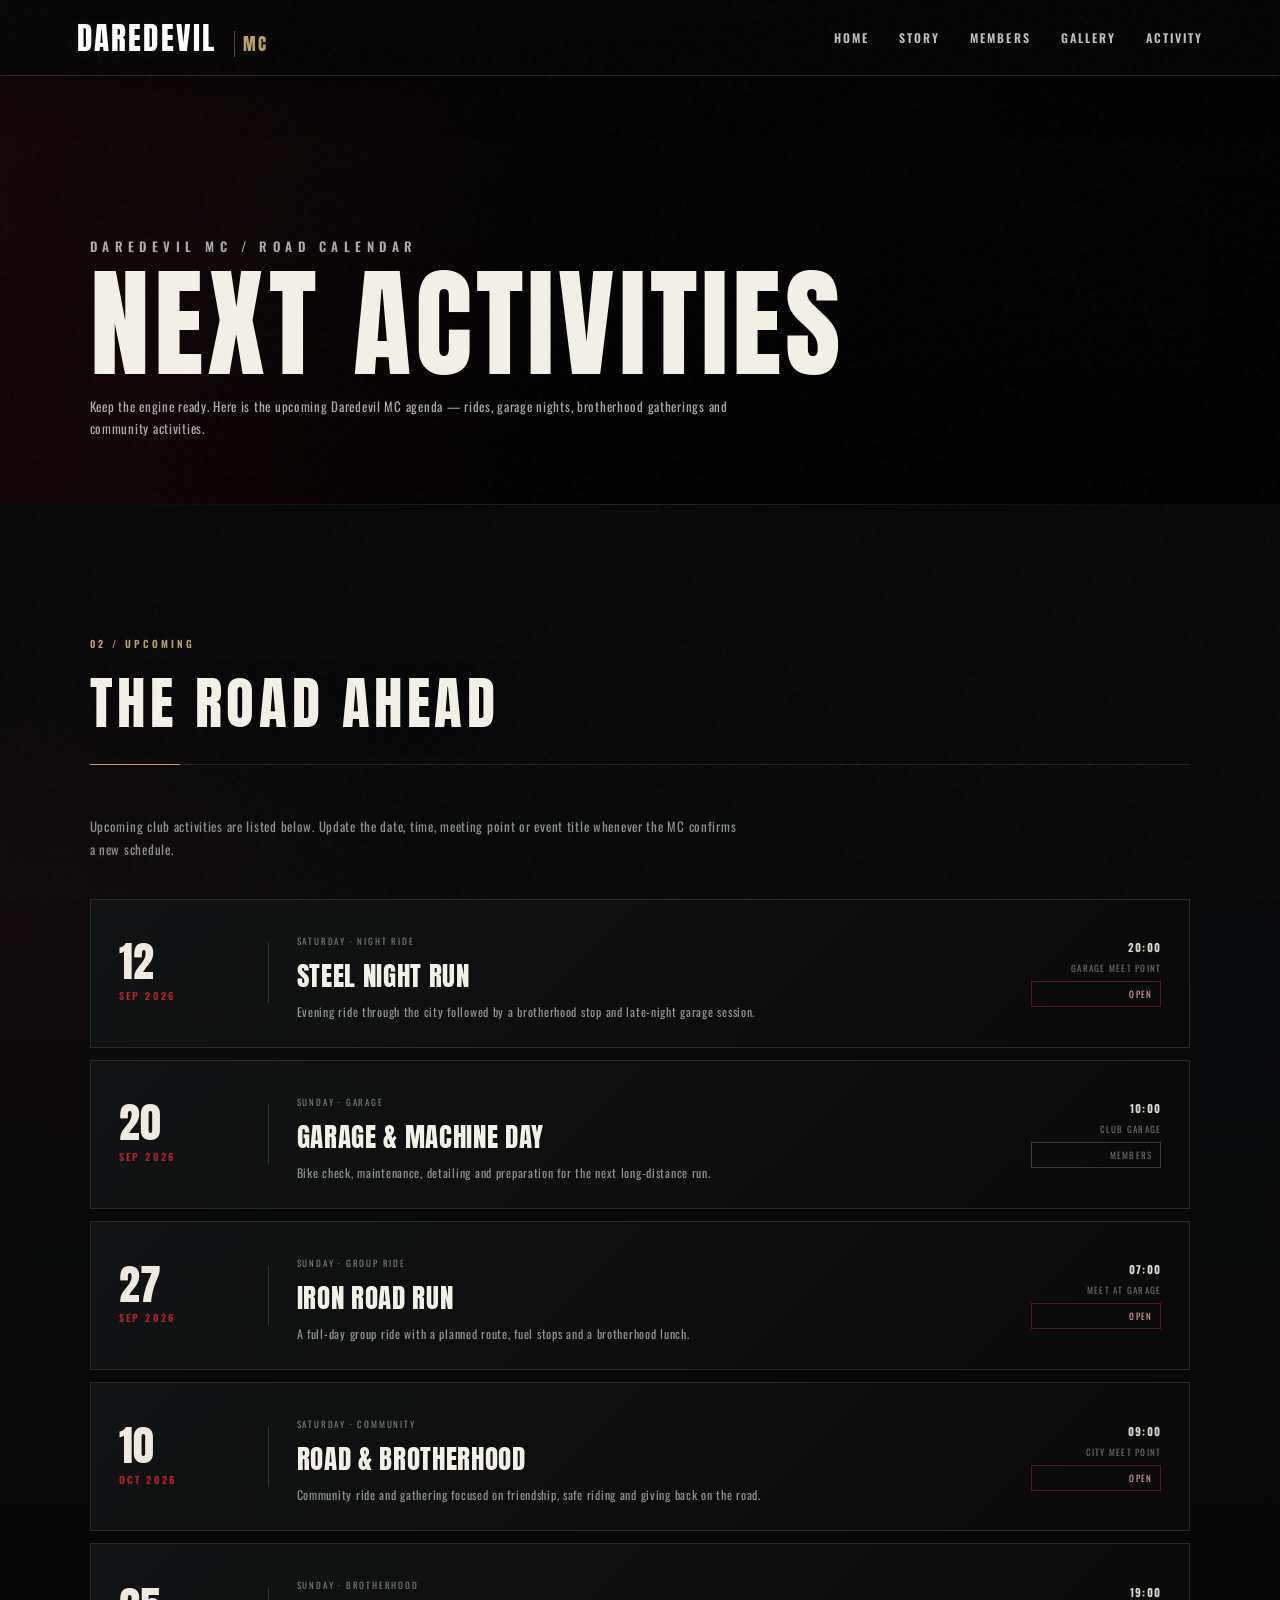
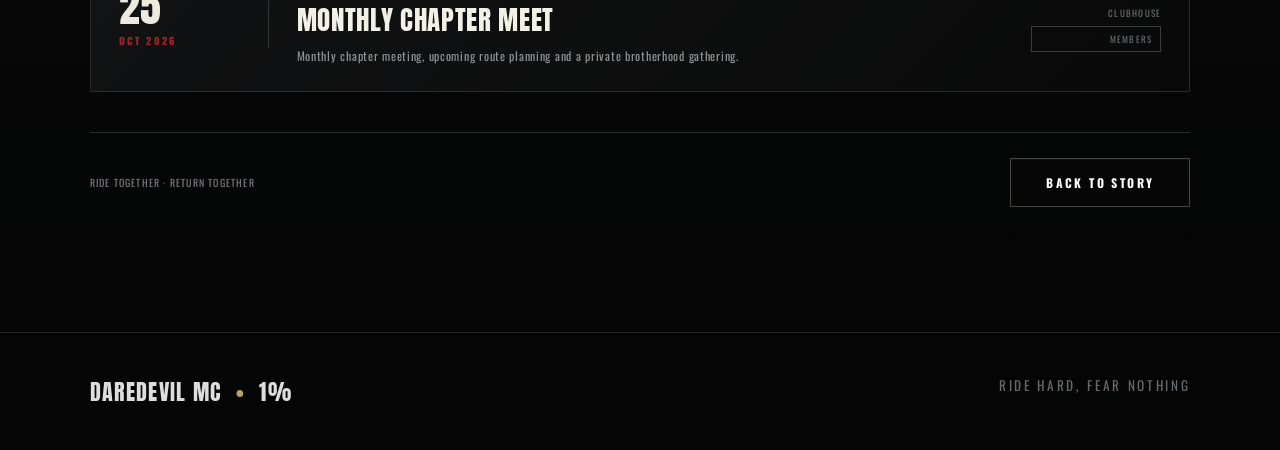
==== activity.html @ 29e15d92 "Add files via upload" ====
<!DOCTYPE html>
<html lang="en">
<head>
<meta charset="UTF-8">
<meta name="viewport" content="width=device-width, initial-scale=1.0">
<meta name="theme-color" content="#050505">
<title>DAREDEVIL MC — Activities</title>
<link rel="preconnect" href="https://fonts.googleapis.com">
<link rel="preconnect" href="https://fonts.gstatic.com" crossorigin>
<link href="https://fonts.googleapis.com/css2?family=Anton&family=Bebas+Neue&family=Oswald:wght@400;500;600;700&family=Teko:wght@400;500;600;700&display=swap" rel="stylesheet">
<link rel="stylesheet" href="style.css">
</head>
<body>
<header class="topbar">
<a class="brand" href="index.html#home">DAREDEVIL <span>MC</span></a>
<button class="menu-btn" aria-label="Open menu">☰</button>
<nav>
<a href="index.html#home">HOME</a>
<a href="index.html#story">STORY</a>
<a href="index.html#member">MEMBERS</a>
<a href="index.html#gallery">GALLERY</a>
<a href="activity.html">ACTIVITY</a>
</nav>
</header>
<main>
<section class="page-hero">
<div class="page-hero-content">
<p class="eyebrow">DAREDEVIL MC / ROAD CALENDAR</p>
<h1>NEXT ACTIVITIES</h1>
<p>Keep the engine ready. Here is the upcoming Daredevil MC agenda — rides, garage nights, brotherhood gatherings and community activities.</p>
</div>
</section>
<section id="activities" class="section activities">
<div class="section-head"><span>02 / UPCOMING</span><h2>THE ROAD AHEAD</h2></div>
<div class="activity-intro"><p>Upcoming club activities are listed below. Update the date, time, meeting point or event title whenever the MC confirms a new schedule.</p></div>
<div class="activity-list">
<article class="activity-card"><div class="activity-date"><span class="day">12</span><span class="month">SEP 2026</span></div><div class="activity-info"><span class="tag">SATURDAY · NIGHT RIDE</span><h3>STEEL NIGHT RUN</h3><p>Evening ride through the city followed by a brotherhood stop and late-night garage session.</p></div><div class="activity-meta"><strong>20:00</strong><span>GARAGE MEET POINT</span><span class="activity-status open">OPEN</span></div></article>
<article class="activity-card"><div class="activity-date"><span class="day">20</span><span class="month">SEP 2026</span></div><div class="activity-info"><span class="tag">SUNDAY · GARAGE</span><h3>GARAGE &amp; MACHINE DAY</h3><p>Bike check, maintenance, detailing and preparation for the next long-distance run.</p></div><div class="activity-meta"><strong>10:00</strong><span>CLUB GARAGE</span><span class="activity-status">MEMBERS</span></div></article>
<article class="activity-card"><div class="activity-date"><span class="day">27</span><span class="month">SEP 2026</span></div><div class="activity-info"><span class="tag">SUNDAY · GROUP RIDE</span><h3>IRON ROAD RUN</h3><p>A full-day group ride with a planned route, fuel stops and a brotherhood lunch.</p></div><div class="activity-meta"><strong>07:00</strong><span>MEET AT GARAGE</span><span class="activity-status open">OPEN</span></div></article>
<article class="activity-card"><div class="activity-date"><span class="day">10</span><span class="month">OCT 2026</span></div><div class="activity-info"><span class="tag">SATURDAY · COMMUNITY</span><h3>ROAD &amp; BROTHERHOOD</h3><p>Community ride and gathering focused on friendship, safe riding and giving back on the road.</p></div><div class="activity-meta"><strong>09:00</strong><span>CITY MEET POINT</span><span class="activity-status open">OPEN</span></div></article>
<article class="activity-card"><div class="activity-date"><span class="day">25</span><span class="month">OCT 2026</span></div><div class="activity-info"><span class="tag">SUNDAY · BROTHERHOOD</span><h3>MONTHLY CHAPTER MEET</h3><p>Monthly chapter meeting, upcoming route planning and a private brotherhood gathering.</p></div><div class="activity-meta"><strong>19:00</strong><span>CLUBHOUSE</span><span class="activity-status">MEMBERS</span></div></article>
</div>
<div class="activity-footer"><p>RIDE TOGETHER · RETURN TOGETHER</p><a class="btn back-btn" href="index.html#story">BACK TO STORY</a></div>
</section>
</main>
<footer><div>DAREDEVIL MC <span>•</span> 1%</div><small>RIDE HARD, FEAR NOTHING</small></footer>
<script>
const topbar=document.querySelector(".topbar"),btn=document.querySelector(".menu-btn");
if(btn){btn.addEventListener("click",()=>topbar.classList.toggle("open"));document.querySelectorAll("nav a").forEach(a=>a.addEventListener("click",()=>topbar.classList.remove("open")));}
</script>
</body>
</html>
---- style.css ----
*{box-sizing:border-box}html{scroll-behavior:smooth}body{margin:0;background:#070707;color:#f4f4f4;font-family:"Oswald",Arial,sans-serif;letter-spacing:.04em}.topbar{position:fixed;z-index:20;top:0;left:0;right:0;height:72px;display:flex;align-items:center;justify-content:space-between;padding:0 6vw;background:rgba(5,5,5,.9);border-bottom:1px solid #252525;backdrop-filter:blur(10px)}.brand{font-family:"Bebas Neue",sans-serif;font-size:29px;color:#fff;text-decoration:none;letter-spacing:.08em}.brand span{font-size:17px;border-left:1px solid #777;margin-left:8px;padding-left:8px}nav{display:flex;gap:32px}nav a{color:#ddd;text-decoration:none;font-size:14px;font-weight:600;transition:.2s}nav a:hover{color:#fff;transform:translateY(-1px)}.menu-btn{display:none;background:none;border:0;color:#fff;font-size:27px}.hero{min-height:100svh;position:relative;display:grid;place-items:center;text-align:center;background:linear-gradient(rgba(0,0,0,.62),rgba(0,0,0,.86)),url("assets/hero.png") center/cover fixed}.hero-overlay{position:absolute;inset:0;background:radial-gradient(circle at center,transparent 0,rgba(0,0,0,.35) 55%,rgba(0,0,0,.9) 100%)}.hero-content{position:relative;z-index:1;padding:100px 20px 50px}.logo-wrap{width:180px;height:180px;margin:0 auto 15px;display:grid;place-items:center}.logo-wrap img{max-width:100%;max-height:100%;object-fit:contain;filter:grayscale(1) contrast(1.2)}.logo-fallback{display:none;width:150px;height:150px;border:3px solid #fff;border-radius:50%;place-items:center;font-family:"Bebas Neue";font-size:60px;line-height:.65}.logo-fallback small{font:14px Oswald;letter-spacing:.2em}.eyebrow{font-size:12px;letter-spacing:.3em;color:#aaa}.hero h1{font:clamp(72px,14vw,170px)/.8 "Bebas Neue",sans-serif;letter-spacing:.04em;margin:18px 0}.motto{font-size:14px;letter-spacing:.35em;margin:0 0 35px;color:#ccc}.btn{display:inline-block;padding:14px 25px;border:1px solid #fff;color:#fff;text-decoration:none;font-size:12px;font-weight:700;letter-spacing:.18em;transition:.25s}.btn:hover{background:#fff;color:#000}.section{padding:110px 7vw}.section-head{border-bottom:1px solid #2c2c2c;padding-bottom:18px;margin-bottom:45px}.section-head span{font-size:11px;color:#777;letter-spacing:.25em}.section-head h2{font:55px "Bebas Neue";margin:7px 0 0;letter-spacing:.08em}.chapter-grid{display:grid;grid-template-columns:1.2fr .8fr;gap:50px}.chapter-card{border:1px solid #2c2c2c;padding:45px;background:linear-gradient(145deg,#111,#080808)}.chapter-mark{font:70px "Bebas Neue";border-bottom:1px solid #444;padding-bottom:15px;margin-bottom:22px}.chapter-card h3{font-size:25px;margin:0 0 12px}.chapter-card p{color:#999;line-height:1.8;max-width:650px}.facts{border-left:1px solid #2b2b2b}.facts div{padding:20px 25px;border-bottom:1px solid #252525}.facts span{display:block;font-size:10px;color:#777;letter-spacing:.2em;margin-bottom:6px}.facts strong{font-size:17px}.roster{display:grid;grid-template-columns:repeat(3,1fr);gap:14px}.member-card{min-height:145px;padding:25px;background:#0d0d0d;border:1px solid #252525;position:relative;overflow:hidden}.member-card:before{content:"";position:absolute;left:0;top:0;bottom:0;width:3px;background:#fff;transform:scaleY(0);transform-origin:bottom;transition:.25s}.member-card:hover:before{transform:scaleY(1)}.member-card.featured{background:linear-gradient(135deg,#161616,#090909)}.rank{font-size:10px;color:#888;letter-spacing:.18em}.member-card h3{font:30px "Bebas Neue";margin:18px 0 5px;letter-spacing:.06em}.member-card p{margin:0;font-size:10px;color:#666;letter-spacing:.15em}.gallery-grid{display:grid;grid-template-columns:repeat(3,1fr);gap:10px}.gallery-grid img{width:100%;aspect-ratio:4/3;object-fit:cover;filter:grayscale(1);border:1px solid #222;transition:.3s}.gallery-grid img:hover{filter:grayscale(0);transform:scale(1.015)}.gallery-note{color:#777;font-size:12px;line-height:1.7;margin-top:22px}.gallery-note code{color:#bbb}footer{border-top:1px solid #222;padding:35px 7vw;display:flex;justify-content:space-between;color:#888}footer div{font-family:"Bebas Neue";font-size:22px;color:#ddd}footer span{margin:0 8px;color:#fff}footer small{letter-spacing:.2em}@media(max-width:800px){nav{display:none}.menu-btn{display:block}.topbar.open nav{display:flex;position:absolute;top:72px;left:0;right:0;background:#080808;padding:22px 7vw;flex-direction:column;gap:20px;border-bottom:1px solid #222}.chapter-grid{grid-template-columns:1fr}.roster{grid-template-columns:1fr 1fr}.gallery-grid{grid-template-columns:1fr 1fr}.section{padding:85px 5vw}.section-head h2{font-size:45px}}@media(max-width:500px){.roster,.gallery-grid{grid-template-columns:1fr}.hero h1{font-size:85px}.motto{letter-spacing:.2em}footer{display:block}footer small{display:block;margin-top:10px}}

.hero-actions{display:flex;justify-content:center;align-items:center;gap:12px;flex-wrap:wrap}
.btn{min-width:175px;text-align:center}
.discord-btn{background:#5865f2;border-color:#5865f2;color:#fff}
.discord-btn:hover{background:#4752c4;border-color:#4752c4;color:#fff}
.discord-btn span{opacity:.85;margin-left:4px}
.member-card{padding:18px 20px 22px 92px;min-height:150px}
.member-avatar{position:absolute;left:20px;top:20px;width:56px;height:56px;border-radius:0;overflow:hidden;border:2px solid #3a3a3a;background:#151515;display:grid;place-items:center}
.member-avatar img{width:100%;height:100%;object-fit:cover;filter:grayscale(1) contrast(1.15)}
.member-card:hover .member-avatar{border-color:#fff}
@media(max-width:500px){
  .hero-actions{flex-direction:column;width:100%}
  .btn{width:min(300px,90vw)}
  .member-card{padding-left:86px}
}

/* Member avatars, Discord icon & Grand Country Roleplay */
.member-card{
  min-height:170px;
  padding:20px 20px 20px 96px;
}
.member-avatar{
  width:64px;
  height:64px;
  left:20px;
  top:20px;
  border-radius:0;
  aspect-ratio:1/1;
  flex:0 0 64px;
  background:#111;
}
.member-avatar img{
  display:block;
  width:100%;
  height:100%;
  object-fit:cover;
  object-position:center;
}
.discord-btn{
  display:inline-flex;
  align-items:center;
  justify-content:center;
  gap:9px;
}
.discord-icon{
  width:19px;
  height:19px;
  fill:currentColor;
  flex:0 0 19px;
}
.country-btn{
  background:#d71920;
  border-color:#d71920;
  color:#fff;
  box-shadow:0 8px 24px rgba(215,25,32,.18);
}
.country-btn:hover{
  background:#a90f15;
  border-color:#a90f15;
  color:#fff;
}
@media (max-width:800px){
  .hero-actions{gap:10px}
  .btn{min-width:190px}
  .member-card{min-height:158px}
  .member-avatar{width:58px;height:58px;flex-basis:58px}
}
@media (max-width:500px){
  .hero-actions{width:100%;gap:10px}
  .btn{width:min(320px,92vw);min-width:0;padding:13px 16px;font-size:11px}
  .member-card{
    min-height:145px;
    padding:18px 16px 18px 84px;
  }
  .member-avatar{
    width:54px;
    height:54px;
    left:16px;
    top:18px;
  }
  .member-card h3{font-size:25px;margin-top:15px}
}

/* ===== MOBILE HERO + BACKGROUND MUSIC ===== */
.hero{
  min-height:100svh;
  isolation:isolate;
  overflow:hidden;
  background-attachment:scroll;
}
.hero-content{
  width:100%;
  max-width:1100px;
}
@media (max-width:800px){
  .hero{
    min-height:100svh;
    padding-top:72px;
    background-position:center center;
    background-size:cover;
  }
  .hero-content{
    padding:72px 16px 36px;
  }
  .logo-wrap{
    width:min(42vw,150px);
    height:min(42vw,150px);
    margin-bottom:10px;
  }
  .eyebrow{
    font-size:9px;
    letter-spacing:.18em;
    margin:10px 0;
  }
  .hero h1{
    font-size:clamp(64px,20vw,105px);
    line-height:.82;
    margin:14px 0 12px;
  }
  .motto{
    font-size:11px;
    letter-spacing:.20em;
    margin-bottom:25px;
  }
  .hero-actions{
    gap:9px;
  }
  .hero-actions .btn{
    width:min(330px,92vw);
  }
}
@media (max-width:500px){
  .hero-content{
    padding-top:64px;
  }
  .logo-wrap{
    width:120px;
    height:120px;
  }
  .hero h1{
    font-size:clamp(60px,21vw,88px);
  }
}

/* ===== MUSIC PLAY / PAUSE ===== */
.music-controls{
  display:flex;
  align-items:center;
  justify-content:center;
  gap:14px;
  margin:0 auto 28px;
}

.music-toggle,
.music-nav{
  padding:0;
  border:0;
  outline:0;
  background:transparent !important;
  color:#fff;
  cursor:pointer;
  display:flex;
  align-items:center;
  justify-content:center;
  -webkit-tap-highlight-color:transparent;
  transition:transform .2s ease, opacity .2s ease;
}

.music-toggle{
  width:58px;
  height:58px;
  border-radius:50%;
}

.music-nav{
  width:42px;
  height:42px;
  font-size:28px;
  line-height:1;
  border-radius:50%;
}

.music-toggle:hover,
.music-nav:hover{
  transform:scale(1.12);
  opacity:.75;
}

.music-toggle:active,
.music-nav:active{
  transform:scale(.94);
}

.music-play{font-size:17px; margin-left:3px;}
.music-pause{display:none; font-size:18px; letter-spacing:-3px;}
.music-toggle.playing .music-play{display:none;}
.music-toggle.playing .music-pause{display:block;}

.music-toggle:focus-visible,
.music-nav:focus-visible{
  box-shadow:0 0 0 2px rgba(255,255,255,.5);
}

@media(max-width:500px){
  .music-controls{gap:10px; margin-bottom:24px;}
  .music-toggle{width:52px;height:52px;}
  .music-nav{width:38px;height:38px;font-size:25px;}
}

/* Square member avatars - responsive */
.member-avatar{
  width:clamp(52px, 8vw, 64px);
  height:clamp(52px, 8vw, 64px);
  aspect-ratio:1 / 1;
  border-radius:0;
}
@media(max-width:500px){
  .member-card{
    padding-left:clamp(78px, 24vw, 86px);
  }
  .member-avatar{
    left:16px;
    top:18px;
    width:clamp(52px, 18vw, 60px);
    height:clamp(52px, 18vw, 60px);
  }
}

/* ===== DAREDEVIL MC — MOTOR CLUB VISUAL SYSTEM ===== */
:root{
  --black:#070707;
  --panel:#101112;
  --panel-2:#151617;
  --line:#292b2d;
  --white:#f2f1ed;
  --muted:#96989a;
  --red:#c52a2f;
  --red-dark:#8f1f24;
  --steel:#87909a;
  --gold:#b59a61;
}
body{
  background:
    radial-gradient(circle at 15% 18%, rgba(197,42,47,.055), transparent 28%),
    radial-gradient(circle at 85% 72%, rgba(181,154,97,.035), transparent 25%),
    var(--black);
  color:var(--white);
  font-family:"Oswald",Arial,sans-serif;
  letter-spacing:.045em;
}
.topbar{
  background:rgba(7,7,7,.94);
  border-bottom:1px solid rgba(197,42,47,.28);
  box-shadow:0 8px 30px rgba(0,0,0,.3);
}
.brand{
  font-family:"Anton","Bebas Neue",sans-serif;
  letter-spacing:.045em;
}
.brand span{
  color:var(--red);
  border-left-color:#4b3031;
}
nav a{color:#bfc1c2}
nav a:hover{color:var(--red)}
.hero{
  background:
    linear-gradient(180deg,rgba(0,0,0,.48),rgba(0,0,0,.90)),
    linear-gradient(90deg,rgba(197,42,47,.08),transparent 42%,rgba(181,154,97,.045)),
    url("assets/hero.png") center/cover fixed;
}
.hero-overlay{
  background:
    linear-gradient(90deg,rgba(197,42,47,.07),transparent 35%,rgba(0,0,0,.15)),
    radial-gradient(circle at center,transparent 0,rgba(0,0,0,.22) 55%,rgba(0,0,0,.92) 100%);
}
.logo-wrap img{
  filter:grayscale(1) contrast(1.3) drop-shadow(0 0 22px rgba(197,42,47,.14));
}
.eyebrow{
  color:var(--red);
  font-weight:600;
  letter-spacing:.38em;
}
.hero h1{
  font-family:"Anton","Bebas Neue",sans-serif;
  font-weight:400;
  letter-spacing:.035em;
  text-shadow:4px 5px 0 rgba(197,42,47,.13);
}
.motto{
  color:#b9b7b1;
  letter-spacing:.30em;
}
.btn{
  border-color:#777b7e;
  background:rgba(10,10,10,.45);
}
.btn:hover{
  background:var(--white);
  color:#080808;
  border-color:var(--white);
}
.discord-btn{
  background:#5865f2;
  border-color:#5865f2;
}
.country-btn{
  background:var(--red);
  border-color:var(--red);
  box-shadow:0 8px 24px rgba(197,42,47,.16);
}
.country-btn:hover{
  background:var(--red-dark);
  border-color:var(--red-dark);
  color:#fff;
}
.section-head{
  border-bottom-color:var(--line);
  position:relative;
}
.section-head:after{
  content:"";
  display:block;
  position:absolute;
  left:0;
  bottom:-1px;
  width:72px;
  height:2px;
  background:var(--red);
}
.section-head span{color:var(--red);font-weight:600}
.section-head h2{
  font-family:"Anton","Bebas Neue",sans-serif;
  font-weight:400;
  letter-spacing:.055em;
}
.chapter-card{
  border-color:#303235;
  background:
    linear-gradient(135deg,rgba(197,42,47,.055),transparent 38%),
    linear-gradient(145deg,#151617,#090909);
  box-shadow:inset 0 1px 0 rgba(255,255,255,.025);
}
.chapter-mark{
  font-family:"Teko","Bebas Neue",sans-serif;
  color:var(--red);
  font-size:82px;
}
.chapter-card h3{
  font-family:"Anton","Oswald",sans-serif;
  font-weight:400;
  letter-spacing:.025em;
}
.chapter-card p{color:#a1a3a4}
.facts{border-left-color:#343638}
.facts div{border-bottom-color:#282a2c}
.facts span{color:#777b7d}
.facts strong{font-family:"Oswald";font-weight:600}
.member-card{
  background:linear-gradient(135deg,#121314,#0b0b0b);
  border-color:#292b2d;
  transition:transform .25s ease,border-color .25s ease,background .25s ease;
}
.member-card:hover{
  transform:translateY(-3px);
  border-color:rgba(197,42,47,.5);
  background:linear-gradient(135deg,#181314,#0b0b0b);
}
.member-card:before{background:var(--red)}
.member-card.featured{
  background:
    linear-gradient(135deg,rgba(197,42,47,.10),transparent 48%),
    linear-gradient(135deg,#171718,#090909);
}
.member-avatar{
  border-color:#3a3d40;
  box-shadow:0 5px 18px rgba(0,0,0,.35);
}
.member-card:hover .member-avatar{border-color:var(--red)}
.rank{color:#85898c}
.member-card h3{
  font-family:"Teko","Bebas Neue",sans-serif;
  font-size:34px;
  font-weight:600;
  line-height:.95;
  letter-spacing:.045em;
}
.member-card p{color:#73777a}
.gallery-grid img{
  filter:grayscale(.85) contrast(1.05);
  border-color:#2a2c2e;
}
.gallery-grid img:hover{
  filter:grayscale(.05) contrast(1.05);
  box-shadow:0 10px 35px rgba(0,0,0,.45);
}
.gallery-note{color:#808386}
.music-toggle,.music-nav{color:#ddd}
footer{border-top-color:#292b2d}
footer div{
  font-family:"Anton","Bebas Neue",sans-serif;
  font-weight:400;
}
footer span{color:var(--red)}
@media(max-width:800px){
  .topbar.open nav{background:#0a0a0a;border-bottom-color:rgba(197,42,47,.3)}
}

/* ===== DARK PREMIUM EDITION ===== */
:root{
  --premium-black:#050505;
  --premium-ink:#0a0b0c;
  --premium-panel:#0f1112;
  --premium-panel-2:#141618;
  --premium-line:rgba(220,216,204,.13);
  --premium-white:#f3f0e8;
  --premium-muted:#85898b;
  --premium-red:#a9252a;
  --premium-gold:#b9a16b;
  --premium-silver:#9da4a8;
}
body{
  background:
    radial-gradient(900px 500px at 50% -10%,rgba(255,255,255,.055),transparent 65%),
    radial-gradient(700px 500px at 0% 45%,rgba(169,37,42,.055),transparent 68%),
    linear-gradient(180deg,#050505 0%,#08090a 48%,#050505 100%);
  color:var(--premium-white);
}
body:before{
  content:"";
  position:fixed;
  inset:0;
  pointer-events:none;
  z-index:50;
  opacity:.035;
  background-image:url("data:image/svg+xml,%3Csvg viewBox='0 0 180 180' xmlns='http://www.w3.org/2000/svg'%3E%3Cfilter id='n'%3E%3CfeTurbulence type='fractalNoise' baseFrequency='.9' numOctaves='3' stitchTiles='stitch'/%3E%3C/filter%3E%3Crect width='100%25' height='100%25' filter='url(%23n)' opacity='.7'/%3E%3C/svg%3E");
}
.topbar{
  height:76px;
  padding:0 6vw;
  background:rgba(5,5,5,.82);
  border-bottom:1px solid rgba(185,161,107,.20);
  box-shadow:0 14px 45px rgba(0,0,0,.42);
  backdrop-filter:blur(18px) saturate(.8);
}
.brand{
  font-size:31px;
  letter-spacing:.07em;
  text-shadow:0 2px 18px rgba(255,255,255,.08);
}
.brand span{
  color:var(--premium-gold);
  border-left-color:rgba(185,161,107,.45);
}
nav{gap:30px}
nav a{
  position:relative;
  color:#bfc1c1;
  font-size:12px;
  letter-spacing:.17em;
}
nav a:after{
  content:"";
  position:absolute;
  left:0;right:0;bottom:-9px;
  height:1px;
  transform:scaleX(0);
  transform-origin:center;
  background:var(--premium-gold);
  transition:transform .25s ease;
}
nav a:hover{color:var(--premium-white)}
nav a:hover:after{transform:scaleX(1)}
.hero{
  background:
    linear-gradient(180deg,rgba(0,0,0,.40),rgba(0,0,0,.86)),
    radial-gradient(circle at 50% 42%,transparent 0%,rgba(0,0,0,.12) 45%,rgba(0,0,0,.72) 100%),
    url("assets/hero.png") center/cover fixed;
}
.hero-overlay{
  background:
    linear-gradient(90deg,rgba(169,37,42,.045),transparent 30%,transparent 70%,rgba(185,161,107,.035)),
    linear-gradient(180deg,transparent 55%,rgba(0,0,0,.60));
}
.logo-wrap img{
  filter:grayscale(1) contrast(1.25) brightness(1.04) drop-shadow(0 14px 28px rgba(0,0,0,.55));
}
.eyebrow{
  color:var(--premium-gold);
  font-size:10px;
  letter-spacing:.42em;
}
.hero h1{
  font-size:clamp(76px,14vw,166px);
  letter-spacing:.055em;
  text-shadow:0 4px 35px rgba(0,0,0,.65),2px 2px 0 rgba(169,37,42,.10);
}
.motto{
  color:#c5c2ba;
  font-size:12px;
  letter-spacing:.42em;
}
.music-controls{margin-bottom:30px}
.music-toggle{
  border:1px solid rgba(185,161,107,.42);
  background:rgba(8,8,8,.58) !important;
  box-shadow:0 0 0 5px rgba(185,161,107,.035),0 10px 28px rgba(0,0,0,.35);
}
.music-toggle:hover,.music-nav:hover{color:var(--premium-gold);opacity:1}
.music-nav{color:#aaa}
.btn{
  min-width:190px;
  padding:15px 27px;
  border:1px solid rgba(220,216,204,.30);
  background:rgba(7,7,7,.48);
  box-shadow:inset 0 1px 0 rgba(255,255,255,.035),0 10px 25px rgba(0,0,0,.18);
  letter-spacing:.20em;
}
.btn:hover{
  background:var(--premium-white);
  border-color:var(--premium-white);
  box-shadow:0 12px 30px rgba(0,0,0,.35);
}
.discord-btn{
  background:rgba(88,101,242,.13);
  border-color:rgba(136,144,255,.45);
  color:#dfe2ff;
}
.discord-btn:hover{background:#5865f2;border-color:#5865f2;color:#fff}
.country-btn{
  background:linear-gradient(135deg,#9f2227,#74181c);
  border-color:#a52a2e;
  box-shadow:0 10px 28px rgba(122,20,25,.20);
}
.country-btn:hover{background:#c02a30;border-color:#c02a30;color:#fff}
.section{
  padding:125px 7vw;
  position:relative;
}
.section:before{
  content:"";
  position:absolute;
  left:7vw;right:7vw;top:0;
  height:1px;
  background:linear-gradient(90deg,transparent,var(--premium-line),transparent);
}
.section-head{border-bottom-color:var(--premium-line);margin-bottom:50px}
.section-head:after{background:var(--premium-gold);width:90px;height:1px}
.section-head span{color:var(--premium-gold);font-size:10px;letter-spacing:.30em}
.section-head h2{font-size:57px;letter-spacing:.08em;text-shadow:0 5px 25px rgba(0,0,0,.35)}
.chapter-grid{gap:60px}
.chapter-card{
  border-color:var(--premium-line);
  background:
    linear-gradient(135deg,rgba(185,161,107,.045),transparent 32%),
    linear-gradient(145deg,#151719,#090a0b);
  padding:50px;
  box-shadow:0 22px 55px rgba(0,0,0,.22),inset 0 1px 0 rgba(255,255,255,.035);
}
.chapter-mark{color:var(--premium-gold);border-bottom-color:rgba(185,161,107,.25)}
.chapter-card h3{font-size:27px;letter-spacing:.06em}
.chapter-card p{color:#969a9d;line-height:1.95}
.facts{border-left-color:var(--premium-line)}
.facts div{padding:23px 28px;border-bottom-color:var(--premium-line)}
.facts span{color:#73787b;letter-spacing:.24em}
.facts strong{color:#ddd9cf;letter-spacing:.07em}
.roster{gap:16px}
.member-card{
  background:linear-gradient(145deg,#111315,#090a0b);
  border-color:var(--premium-line);
  box-shadow:0 12px 30px rgba(0,0,0,.18),inset 0 1px 0 rgba(255,255,255,.025);
}
.member-card:hover{
  transform:translateY(-4px);
  border-color:rgba(185,161,107,.38);
  background:linear-gradient(145deg,#161718,#0a0b0c);
  box-shadow:0 20px 42px rgba(0,0,0,.28);
}
.member-card:before{background:linear-gradient(180deg,var(--premium-gold),var(--premium-red))}
.member-card.featured{
  background:
    linear-gradient(135deg,rgba(169,37,42,.075),transparent 48%),
    linear-gradient(145deg,#171819,#090a0b);
}
.member-avatar{border-color:#373a3d}
.member-card:hover .member-avatar{border-color:var(--premium-gold)}
.rank{color:var(--premium-gold);letter-spacing:.22em}
.member-card h3{color:#e7e4dc;font-size:35px;letter-spacing:.055em}
.member-card p{color:#707579}
.gallery-grid{gap:12px}
.gallery-grid img{
  border-color:var(--premium-line);
  filter:grayscale(.9) contrast(1.08) brightness(.82);
  transition:filter .35s ease,transform .35s ease,box-shadow .35s ease,border-color .35s ease;
}
.gallery-grid img:hover{
  filter:grayscale(.15) contrast(1.05) brightness(.96);
  border-color:rgba(185,161,107,.42);
  transform:scale(1.012);
}
.gallery-note{color:#777b7e}
footer{
  background:#050505;
  border-top-color:var(--premium-line);
  padding-top:42px;padding-bottom:42px;
}
footer div{letter-spacing:.06em}
footer span{color:var(--premium-gold)}
footer small{color:#666a6c}
@media(max-width:800px){
  .topbar{height:72px}
  .topbar.open nav{background:rgba(8,9,10,.97);border-bottom-color:rgba(185,161,107,.25);backdrop-filter:blur(18px)}
  .section{padding:95px 5vw}
  .section:before{left:5vw;right:5vw}
  .chapter-card{padding:35px}
}
@media(max-width:500px){
  .brand{font-size:27px}
  .eyebrow{letter-spacing:.27em}
  .motto{letter-spacing:.23em}
  .section-head h2{font-size:45px}
  .chapter-card{padding:28px}
}

/* ===== STORY / CLUB HISTORY ===== */
.story-layout{display:grid;grid-template-columns:1.05fr .95fr;gap:52px;align-items:stretch}
.story-photo{position:relative;min-height:640px;overflow:hidden;border:1px solid #2c2e30;background:#090909}
.story-photo img{width:100%;height:100%;min-height:640px;display:block;object-fit:cover;object-position:center;filter:grayscale(.72) contrast(1.08) brightness(.72);transition:transform .6s ease,filter .4s ease}
.story-photo:hover img{transform:scale(1.025);filter:grayscale(.35) contrast(1.08) brightness(.78)}
.story-photo:after{content:"";position:absolute;inset:0;background:linear-gradient(180deg,transparent 48%,rgba(0,0,0,.9) 100%);pointer-events:none}
.story-photo-caption{position:absolute;z-index:1;left:26px;right:26px;bottom:24px;padding-top:14px;border-top:1px solid rgba(255,255,255,.2);color:#c7c5bf;font-size:10px;font-weight:600;letter-spacing:.2em}
.story-copy{border:1px solid #303235;padding:42px;background:linear-gradient(135deg,rgba(169,37,42,.055),transparent 42%),linear-gradient(145deg,#151617,#090909);box-shadow:inset 0 1px 0 rgba(255,255,255,.025)}
.story-copy .chapter-mark{margin-bottom:18px}
.story-kicker{color:var(--premium-red)!important;font-size:10px;font-weight:700;letter-spacing:.22em;margin:0 0 10px!important}
.story-copy h3{font-family:"Anton","Oswald",sans-serif;font-size:34px;font-weight:400;line-height:1.05;letter-spacing:.025em;margin:0 0 20px}
.story-copy>p:not(.story-kicker){color:#a1a3a4;line-height:1.85;font-size:14px;letter-spacing:.025em}
.story-facts{margin:28px 0 30px;border-top:1px solid #292b2d}
.story-facts div{padding:14px 0;border-bottom:1px solid #292b2d}
.story-facts span{display:block;color:#777b7d;font-size:9px;letter-spacing:.2em;margin-bottom:5px}
.story-facts strong{color:#ddd9d0;font-size:12px;letter-spacing:.08em}
.story-next-btn{min-width:260px;text-align:center}

/* ===== ACTIVITY PAGE ===== */
.page-hero{min-height:56svh;position:relative;display:grid;place-items:end start;overflow:hidden;background:linear-gradient(180deg,rgba(0,0,0,.28),rgba(0,0,0,.92)),url("assets/hero.png") center/cover}
.page-hero:after{content:"";position:absolute;inset:0;background:linear-gradient(90deg,rgba(169,37,42,.09),transparent 45%,rgba(0,0,0,.28));pointer-events:none}
.page-hero-content{position:relative;z-index:1;width:100%;max-width:1200px;padding:150px 7vw 65px}
.page-hero .eyebrow{margin:0 0 12px}
.page-hero h1{font-family:"Anton","Bebas Neue",sans-serif;font-size:clamp(58px,10vw,120px);font-weight:400;line-height:.9;margin:0;letter-spacing:.035em}
.page-hero p{max-width:650px;color:#aaa;line-height:1.7;font-size:13px;margin:18px 0 0}
.activity-intro{display:flex;justify-content:space-between;gap:30px;align-items:end;margin-bottom:38px}
.activity-intro p{max-width:650px;color:#8d9092;line-height:1.75;font-size:13px;margin:0}
.activity-list{display:grid;gap:12px}
.activity-card{display:grid;grid-template-columns:150px 1fr auto;gap:28px;align-items:center;padding:26px 28px;border:1px solid #292b2d;background:linear-gradient(135deg,#121314,#090909);transition:transform .25s ease,border-color .25s ease}
.activity-card:hover{transform:translateX(4px);border-color:rgba(169,37,42,.55)}
.activity-date{border-right:1px solid #333537;padding-right:25px}
.activity-date .day{display:block;font-family:"Anton","Bebas Neue",sans-serif;font-size:42px;line-height:.9;color:#eeeae0}
.activity-date .month{display:block;margin-top:7px;color:var(--premium-red);font-size:10px;font-weight:700;letter-spacing:.22em}
.activity-info .tag{display:inline-block;color:#777b7d;font-size:9px;letter-spacing:.2em;margin-bottom:7px}
.activity-info h3{margin:0 0 6px;font-family:"Anton","Bebas Neue",sans-serif;font-size:27px;font-weight:400;letter-spacing:.025em}
.activity-info p{margin:0;color:#8f9294;font-size:12px;line-height:1.6}
.activity-meta{text-align:right;min-width:130px}
.activity-meta strong{display:block;color:#ddd9d0;font-size:11px;letter-spacing:.12em}
.activity-meta span{display:block;color:#696d70;font-size:9px;letter-spacing:.14em;margin-top:6px}
.activity-status{display:inline-block;margin-top:12px;padding:5px 8px;border:1px solid #3a3c3e;color:#aaa;font-size:8px;letter-spacing:.15em}
.activity-status.open{border-color:rgba(169,37,42,.5);color:#d9a0a2}
.activity-footer{margin-top:40px;display:flex;justify-content:space-between;gap:20px;align-items:center;border-top:1px solid #292b2d;padding-top:25px}
.activity-footer p{margin:0;color:#777b7d;font-size:10px;letter-spacing:.12em}
.back-btn{min-width:180px;text-align:center}
@media(max-width:800px){.story-layout{grid-template-columns:1fr;gap:18px}.story-photo,.story-photo img{min-height:440px}.story-copy{padding:30px 25px}.page-hero-content{padding:125px 5vw 55px}.activity-card{grid-template-columns:105px 1fr;gap:18px}.activity-meta{grid-column:2;text-align:left;min-width:0}.activity-date{padding-right:18px}.activity-footer{align-items:flex-start;flex-direction:column}}
@media(max-width:500px){.story-photo,.story-photo img{min-height:390px}.story-photo-caption{left:18px;right:18px;bottom:18px;font-size:8px}.story-copy{padding:25px 20px}.story-copy h3{font-size:29px}.story-next-btn{width:100%;min-width:0}.activity-card{grid-template-columns:1fr;gap:15px;padding:22px 18px}.activity-date{border-right:0;border-bottom:1px solid #333537;padding:0 0 14px;display:flex;align-items:baseline;gap:10px}.activity-date .day{font-size:38px}.activity-date .month{margin-top:0}.activity-meta{grid-column:auto}.page-hero h1{font-size:62px}}

/* ===== ELEGANT CLUB HISTORY ===== */
.story-intro{
  display:grid;
  grid-template-columns:1fr 1fr;
  gap:70px;
  align-items:end;
  margin:-8px 0 55px;
}
.story-label{
  display:block;
  color:var(--premium-gold);
  font-size:9px;
  font-weight:700;
  letter-spacing:.30em;
  margin-bottom:15px;
}
.story-intro h3{
  margin:0;
  color:#ece9e1;
  font-family:"Anton","Bebas Neue",sans-serif;
  font-size:clamp(34px,4.2vw,58px);
  font-weight:400;
  line-height:.98;
  letter-spacing:.035em;
}
.story-intro>p{
  margin:0;
  max-width:620px;
  color:#8e9295;
  font-size:13px;
  line-height:1.9;
  letter-spacing:.025em;
}
.history-layout{grid-template-columns:.92fr 1.08fr;gap:55px;align-items:stretch}
.story-photo{min-height:690px;border-color:rgba(220,216,204,.14);box-shadow:0 25px 60px rgba(0,0,0,.28)}
.story-photo img{min-height:690px;filter:grayscale(.88) contrast(1.08) brightness(.60)}
.story-photo:before{
  content:"";
  position:absolute;
  z-index:1;
  inset:18px;
  border:1px solid rgba(185,161,107,.20);
  pointer-events:none;
}
.story-photo:hover img{filter:grayscale(.55) contrast(1.08) brightness(.67)}
.story-photo-stamp{
  position:absolute;
  z-index:2;
  top:38px;
  right:38px;
  width:72px;
  height:72px;
  display:grid;
  place-items:center;
  align-content:center;
  border:1px solid rgba(185,161,107,.5);
  color:var(--premium-gold);
  font-family:"Anton","Bebas Neue",sans-serif;
  font-size:27px;
  line-height:.72;
  text-align:center;
  background:rgba(5,5,5,.42);
  backdrop-filter:blur(5px);
}
.story-photo-stamp small{font:700 8px "Oswald",sans-serif;letter-spacing:.28em;margin-left:.28em;margin-top:5px}
.history-timeline{position:relative;border-top:1px solid var(--premium-line)}
.history-timeline:before{
  content:"";
  position:absolute;
  left:34px;
  top:0;
  bottom:0;
  width:1px;
  background:linear-gradient(180deg,rgba(185,161,107,.45),rgba(185,161,107,.08),rgba(185,161,107,.35));
}
.history-item{
  position:relative;
  display:grid;
  grid-template-columns:68px 1fr;
  gap:24px;
  padding:29px 0 31px;
  border-bottom:1px solid var(--premium-line);
}
.history-number{
  position:relative;
  z-index:1;
  width:68px;
  height:68px;
  display:grid;
  place-items:center;
  border:1px solid rgba(185,161,107,.35);
  border-radius:50%;
  background:#0a0b0c;
  color:var(--premium-gold);
  font:400 24px "Bebas Neue",sans-serif;
}
.history-content>span{
  color:#6f7477;
  font-size:9px;
  font-weight:700;
  letter-spacing:.24em;
}
.history-content h4{
  margin:7px 0 10px;
  color:#e7e4dc;
  font:400 27px "Anton","Bebas Neue",sans-serif;
  letter-spacing:.045em;
}
.history-content p{
  margin:0;
  color:#8d9194;
  font-size:12px;
  line-height:1.82;
  letter-spacing:.02em;
}
.story-quote{
  position:relative;
  margin:55px 0 38px;
  padding:32px 45px;
  text-align:center;
  border-top:1px solid rgba(185,161,107,.28);
  border-bottom:1px solid rgba(185,161,107,.18);
  background:linear-gradient(90deg,transparent,rgba(185,161,107,.035),transparent);
}
.story-quote>span{color:var(--premium-gold);font-size:9px;font-weight:700;letter-spacing:.30em}
.story-quote blockquote{margin:12px auto 0;max-width:850px;color:#d7d3ca;font:400 25px/1.45 "Bebas Neue",sans-serif;letter-spacing:.07em}
.story-bottom{display:grid;grid-template-columns:1fr auto;gap:45px;align-items:center}
.story-bottom .story-facts{margin:0}
.story-next-btn{min-width:285px}
@media(max-width:800px){
  .story-intro{grid-template-columns:1fr;gap:22px;margin-bottom:35px}
  .history-layout{grid-template-columns:1fr;gap:24px}
  .story-photo,.story-photo img{min-height:520px}
  .story-bottom{grid-template-columns:1fr;gap:28px}
  .story-next-btn{width:100%}
}
@media(max-width:500px){
  .story-intro h3{font-size:35px}
  .story-photo,.story-photo img{min-height:430px}
  .story-photo-stamp{top:28px;right:28px;width:60px;height:60px;font-size:22px}
  .story-photo:before{inset:13px}
  .history-item{grid-template-columns:52px 1fr;gap:16px;padding:24px 0}
  .history-timeline:before{left:25px}
  .history-number{width:52px;height:52px;font-size:20px}
  .history-content h4{font-size:23px}
  .history-content p{font-size:11px;line-height:1.75}
  .story-quote{padding:27px 18px;margin:38px 0 28px}
  .story-quote blockquote{font-size:20px}
}
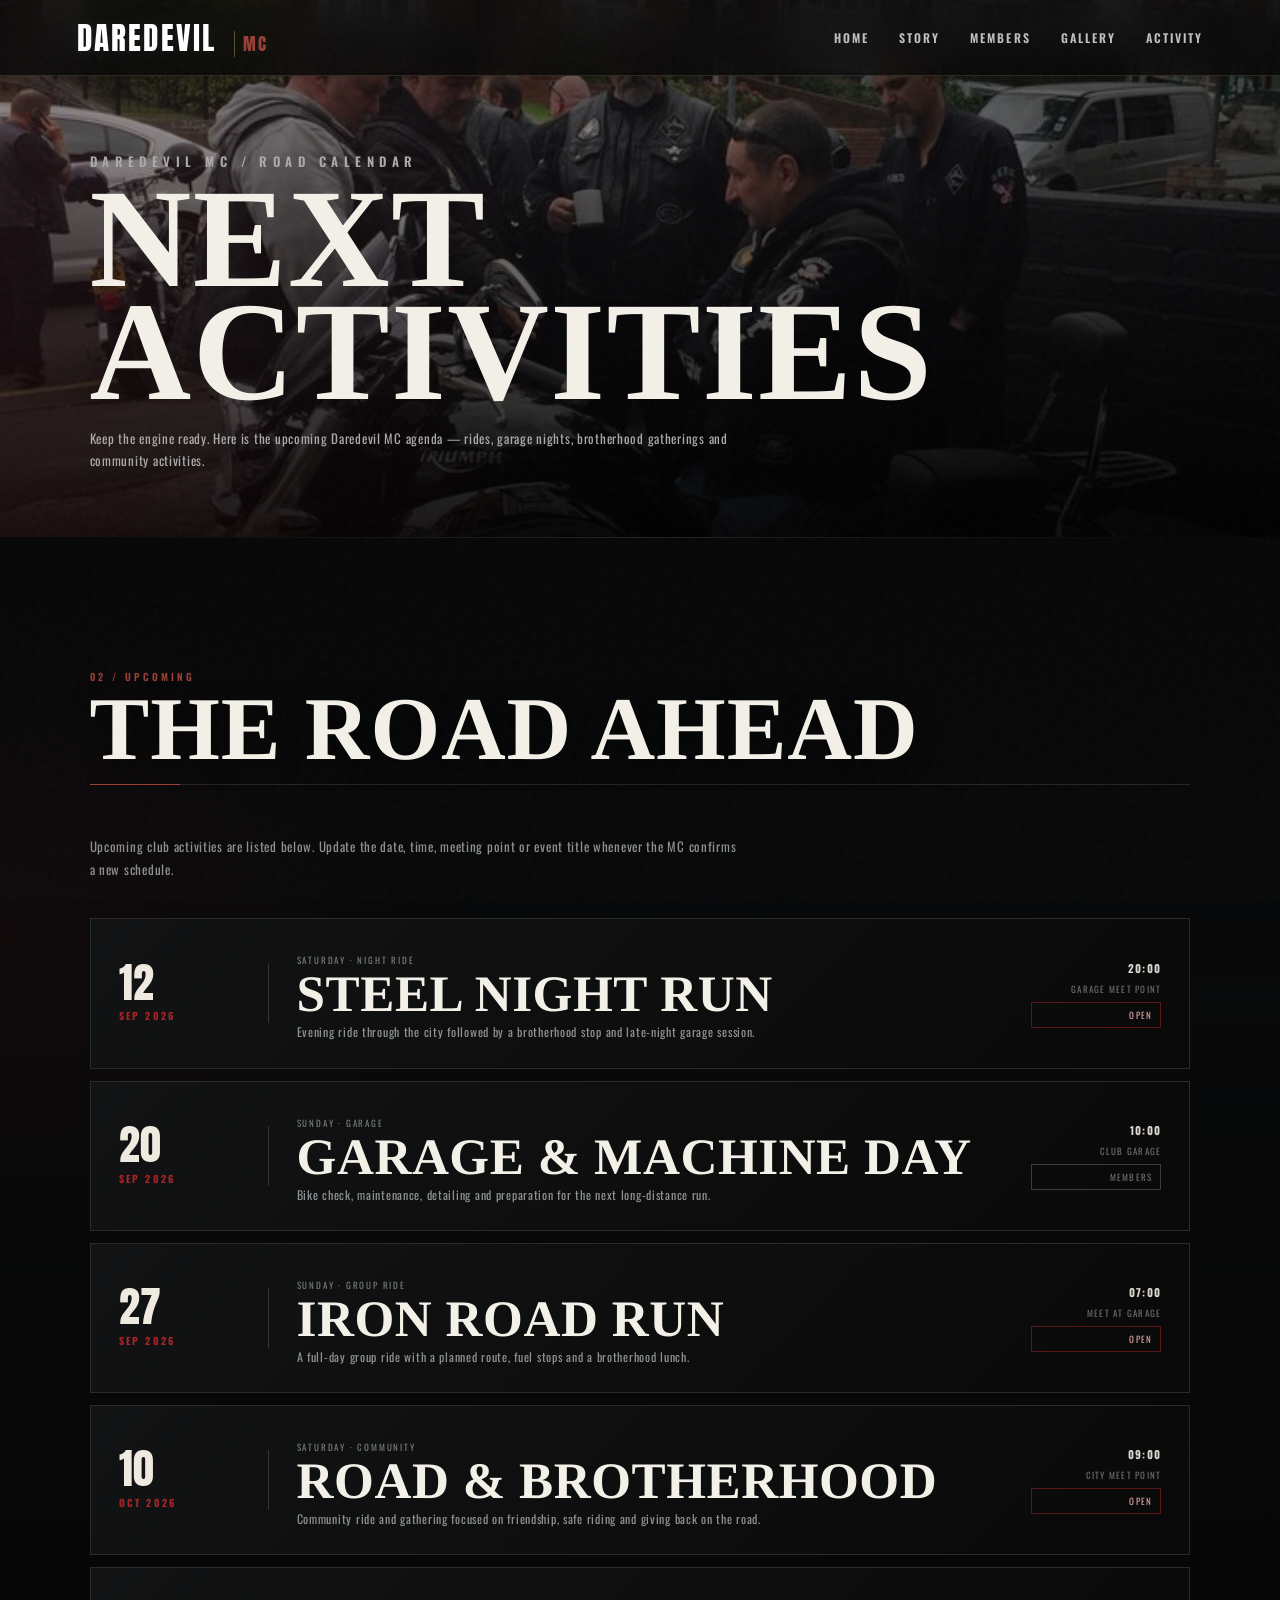
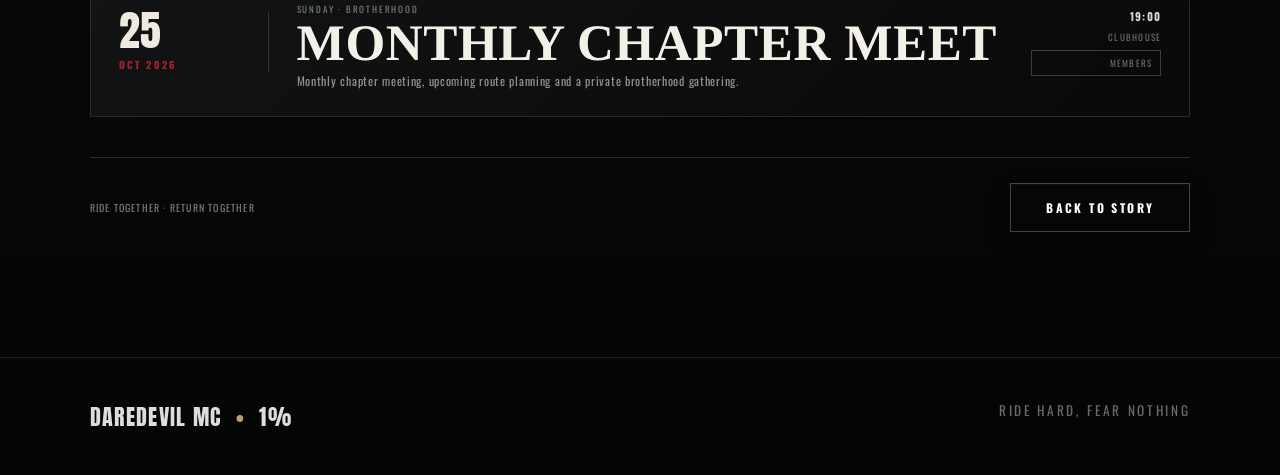
==== commit c3c05240: "Add files via upload" ====
--- a/activity.html
+++ b/activity.html
@@ -7,7 +7,7 @@
 <title>DAREDEVIL MC — Activities</title>
 <link rel="preconnect" href="https://fonts.googleapis.com">
 <link rel="preconnect" href="https://fonts.gstatic.com" crossorigin>
-<link href="https://fonts.googleapis.com/css2?family=Anton&family=Bebas+Neue&family=Oswald:wght@400;500;600;700&family=Teko:wght@400;500;600;700&display=swap" rel="stylesheet">
+<link href="https://fonts.googleapis.com/css2?family=Anton&family=Bebas+Neue&family=Oswald:wght@400;500;600;700&family=Teko:wght@400;500;600;700&family=UnifrakturCook:wght@700&display=swap" rel="stylesheet">
 <link rel="stylesheet" href="style.css">
 </head>
 <body>
--- a/style.css
+++ b/style.css
@@ -1,4 +1,4 @@
-*{box-sizing:border-box}html{scroll-behavior:smooth}body{margin:0;background:#070707;color:#f4f4f4;font-family:"Oswald",Arial,sans-serif;letter-spacing:.04em}.topbar{position:fixed;z-index:20;top:0;left:0;right:0;height:72px;display:flex;align-items:center;justify-content:space-between;padding:0 6vw;background:rgba(5,5,5,.9);border-bottom:1px solid #252525;backdrop-filter:blur(10px)}.brand{font-family:"Bebas Neue",sans-serif;font-size:29px;color:#fff;text-decoration:none;letter-spacing:.08em}.brand span{font-size:17px;border-left:1px solid #777;margin-left:8px;padding-left:8px}nav{display:flex;gap:32px}nav a{color:#ddd;text-decoration:none;font-size:14px;font-weight:600;transition:.2s}nav a:hover{color:#fff;transform:translateY(-1px)}.menu-btn{display:none;background:none;border:0;color:#fff;font-size:27px}.hero{min-height:100svh;position:relative;display:grid;place-items:center;text-align:center;background:linear-gradient(rgba(0,0,0,.62),rgba(0,0,0,.86)),url("assets/hero.png") center/cover fixed}.hero-overlay{position:absolute;inset:0;background:radial-gradient(circle at center,transparent 0,rgba(0,0,0,.35) 55%,rgba(0,0,0,.9) 100%)}.hero-content{position:relative;z-index:1;padding:100px 20px 50px}.logo-wrap{width:180px;height:180px;margin:0 auto 15px;display:grid;place-items:center}.logo-wrap img{max-width:100%;max-height:100%;object-fit:contain;filter:grayscale(1) contrast(1.2)}.logo-fallback{display:none;width:150px;height:150px;border:3px solid #fff;border-radius:50%;place-items:center;font-family:"Bebas Neue";font-size:60px;line-height:.65}.logo-fallback small{font:14px Oswald;letter-spacing:.2em}.eyebrow{font-size:12px;letter-spacing:.3em;color:#aaa}.hero h1{font:clamp(72px,14vw,170px)/.8 "Bebas Neue",sans-serif;letter-spacing:.04em;margin:18px 0}.motto{font-size:14px;letter-spacing:.35em;margin:0 0 35px;color:#ccc}.btn{display:inline-block;padding:14px 25px;border:1px solid #fff;color:#fff;text-decoration:none;font-size:12px;font-weight:700;letter-spacing:.18em;transition:.25s}.btn:hover{background:#fff;color:#000}.section{padding:110px 7vw}.section-head{border-bottom:1px solid #2c2c2c;padding-bottom:18px;margin-bottom:45px}.section-head span{font-size:11px;color:#777;letter-spacing:.25em}.section-head h2{font:55px "Bebas Neue";margin:7px 0 0;letter-spacing:.08em}.chapter-grid{display:grid;grid-template-columns:1.2fr .8fr;gap:50px}.chapter-card{border:1px solid #2c2c2c;padding:45px;background:linear-gradient(145deg,#111,#080808)}.chapter-mark{font:70px "Bebas Neue";border-bottom:1px solid #444;padding-bottom:15px;margin-bottom:22px}.chapter-card h3{font-size:25px;margin:0 0 12px}.chapter-card p{color:#999;line-height:1.8;max-width:650px}.facts{border-left:1px solid #2b2b2b}.facts div{padding:20px 25px;border-bottom:1px solid #252525}.facts span{display:block;font-size:10px;color:#777;letter-spacing:.2em;margin-bottom:6px}.facts strong{font-size:17px}.roster{display:grid;grid-template-columns:repeat(3,1fr);gap:14px}.member-card{min-height:145px;padding:25px;background:#0d0d0d;border:1px solid #252525;position:relative;overflow:hidden}.member-card:before{content:"";position:absolute;left:0;top:0;bottom:0;width:3px;background:#fff;transform:scaleY(0);transform-origin:bottom;transition:.25s}.member-card:hover:before{transform:scaleY(1)}.member-card.featured{background:linear-gradient(135deg,#161616,#090909)}.rank{font-size:10px;color:#888;letter-spacing:.18em}.member-card h3{font:30px "Bebas Neue";margin:18px 0 5px;letter-spacing:.06em}.member-card p{margin:0;font-size:10px;color:#666;letter-spacing:.15em}.gallery-grid{display:grid;grid-template-columns:repeat(3,1fr);gap:10px}.gallery-grid img{width:100%;aspect-ratio:4/3;object-fit:cover;filter:grayscale(1);border:1px solid #222;transition:.3s}.gallery-grid img:hover{filter:grayscale(0);transform:scale(1.015)}.gallery-note{color:#777;font-size:12px;line-height:1.7;margin-top:22px}.gallery-note code{color:#bbb}footer{border-top:1px solid #222;padding:35px 7vw;display:flex;justify-content:space-between;color:#888}footer div{font-family:"Bebas Neue";font-size:22px;color:#ddd}footer span{margin:0 8px;color:#fff}footer small{letter-spacing:.2em}@media(max-width:800px){nav{display:none}.menu-btn{display:block}.topbar.open nav{display:flex;position:absolute;top:72px;left:0;right:0;background:#080808;padding:22px 7vw;flex-direction:column;gap:20px;border-bottom:1px solid #222}.chapter-grid{grid-template-columns:1fr}.roster{grid-template-columns:1fr 1fr}.gallery-grid{grid-template-columns:1fr 1fr}.section{padding:85px 5vw}.section-head h2{font-size:45px}}@media(max-width:500px){.roster,.gallery-grid{grid-template-columns:1fr}.hero h1{font-size:85px}.motto{letter-spacing:.2em}footer{display:block}footer small{display:block;margin-top:10px}}
+*{box-sizing:border-box}html{scroll-behavior:smooth}body{margin:0;background:#070707;color:#f4f4f4;font-family:"Oswald",Arial,sans-serif;letter-spacing:.04em}.topbar{position:fixed;z-index:20;top:0;left:0;right:0;height:72px;display:flex;align-items:center;justify-content:space-between;padding:0 6vw;background:rgba(5,5,5,.9);border-bottom:1px solid #252525;backdrop-filter:blur(10px)}.brand{font-family:"Bebas Neue",sans-serif;font-size:29px;color:#fff;text-decoration:none;letter-spacing:.08em}.brand span{font-size:17px;border-left:1px solid #777;margin-left:8px;padding-left:8px}nav{display:flex;gap:32px}nav a{color:#ddd;text-decoration:none;font-size:14px;font-weight:600;transition:.2s}nav a:hover{color:#fff;transform:translateY(-1px)}.menu-btn{display:none;background:none;border:0;color:#fff;font-size:27px}.hero{min-height:100svh;position:relative;display:grid;place-items:center;text-align:center;background:linear-gradient(rgba(0,0,0,.62),rgba(0,0,0,.86)),url("hero1.png") center/cover fixed}.hero-overlay{position:absolute;inset:0;background:radial-gradient(circle at center,transparent 0,rgba(0,0,0,.35) 55%,rgba(0,0,0,.9) 100%)}.hero-content{position:relative;z-index:1;padding:100px 20px 50px}.logo-wrap{width:180px;height:180px;margin:0 auto 15px;display:grid;place-items:center}.logo-wrap img{max-width:100%;max-height:100%;object-fit:contain;filter:grayscale(1) contrast(1.2)}.logo-fallback{display:none;width:150px;height:150px;border:3px solid #fff;border-radius:50%;place-items:center;font-family:"Bebas Neue";font-size:60px;line-height:.65}.logo-fallback small{font:14px Oswald;letter-spacing:.2em}.eyebrow{font-size:12px;letter-spacing:.3em;color:#aaa}.hero h1{font:clamp(72px,14vw,170px)/.8 "Bebas Neue",sans-serif;letter-spacing:.04em;margin:18px 0}.motto{font-size:14px;letter-spacing:.35em;margin:0 0 35px;color:#ccc}.btn{display:inline-block;padding:14px 25px;border:1px solid #fff;color:#fff;text-decoration:none;font-size:12px;font-weight:700;letter-spacing:.18em;transition:.25s}.btn:hover{background:#fff;color:#000}.section{padding:110px 7vw}.section-head{border-bottom:1px solid #2c2c2c;padding-bottom:18px;margin-bottom:45px}.section-head span{font-size:11px;color:#777;letter-spacing:.25em}.section-head h2{font:55px "Bebas Neue";margin:7px 0 0;letter-spacing:.08em}.chapter-grid{display:grid;grid-template-columns:1.2fr .8fr;gap:50px}.chapter-card{border:1px solid #2c2c2c;padding:45px;background:linear-gradient(145deg,#111,#080808)}.chapter-mark{font:70px "Bebas Neue";border-bottom:1px solid #444;padding-bottom:15px;margin-bottom:22px}.chapter-card h3{font-size:25px;margin:0 0 12px}.chapter-card p{color:#999;line-height:1.8;max-width:650px}.facts{border-left:1px solid #2b2b2b}.facts div{padding:20px 25px;border-bottom:1px solid #252525}.facts span{display:block;font-size:10px;color:#777;letter-spacing:.2em;margin-bottom:6px}.facts strong{font-size:17px}.roster{display:grid;grid-template-columns:repeat(3,1fr);gap:14px}.member-card{min-height:145px;padding:25px;background:#0d0d0d;border:1px solid #252525;position:relative;overflow:hidden}.member-card:before{content:"";position:absolute;left:0;top:0;bottom:0;width:3px;background:#fff;transform:scaleY(0);transform-origin:bottom;transition:.25s}.member-card:hover:before{transform:scaleY(1)}.member-card.featured{background:linear-gradient(135deg,#161616,#090909)}.rank{font-size:10px;color:#888;letter-spacing:.18em}.member-card h3{font:30px "Bebas Neue";margin:18px 0 5px;letter-spacing:.06em}.member-card p{margin:0;font-size:10px;color:#666;letter-spacing:.15em}.gallery-grid{display:grid;grid-template-columns:repeat(3,1fr);gap:10px}.gallery-grid img{width:100%;aspect-ratio:4/3;object-fit:cover;filter:grayscale(1);border:1px solid #222;transition:.3s}.gallery-grid img:hover{filter:grayscale(0);transform:scale(1.015)}.gallery-note{color:#777;font-size:12px;line-height:1.7;margin-top:22px}.gallery-note code{color:#bbb}footer{border-top:1px solid #222;padding:35px 7vw;display:flex;justify-content:space-between;color:#888}footer div{font-family:"Bebas Neue";font-size:22px;color:#ddd}footer span{margin:0 8px;color:#fff}footer small{letter-spacing:.2em}@media(max-width:800px){nav{display:none}.menu-btn{display:block}.topbar.open nav{display:flex;position:absolute;top:72px;left:0;right:0;background:#080808;padding:22px 7vw;flex-direction:column;gap:20px;border-bottom:1px solid #222}.chapter-grid{grid-template-columns:1fr}.roster{grid-template-columns:1fr 1fr}.gallery-grid{grid-template-columns:1fr 1fr}.section{padding:85px 5vw}.section-head h2{font-size:45px}}@media(max-width:500px){.roster,.gallery-grid{grid-template-columns:1fr}.hero h1{font-size:85px}.motto{letter-spacing:.2em}footer{display:block}footer small{display:block;margin-top:10px}}
 
 .hero-actions{display:flex;justify-content:center;align-items:center;gap:12px;flex-wrap:wrap}
 .btn{min-width:175px;text-align:center}
@@ -268,7 +268,7 @@
   background:
     linear-gradient(180deg,rgba(0,0,0,.48),rgba(0,0,0,.90)),
     linear-gradient(90deg,rgba(197,42,47,.08),transparent 42%,rgba(181,154,97,.045)),
-    url("assets/hero.png") center/cover fixed;
+    url("hero1.png") center/cover fixed;
 }
 .hero-overlay{
   background:
@@ -477,7 +477,7 @@
   background:
     linear-gradient(180deg,rgba(0,0,0,.40),rgba(0,0,0,.86)),
     radial-gradient(circle at 50% 42%,transparent 0%,rgba(0,0,0,.12) 45%,rgba(0,0,0,.72) 100%),
-    url("assets/hero.png") center/cover fixed;
+    url("hero1.png") center/cover fixed;
 }
 .hero-overlay{
   background:
@@ -643,7 +643,7 @@
 .story-next-btn{min-width:260px;text-align:center}
 
 /* ===== ACTIVITY PAGE ===== */
-.page-hero{min-height:56svh;position:relative;display:grid;place-items:end start;overflow:hidden;background:linear-gradient(180deg,rgba(0,0,0,.28),rgba(0,0,0,.92)),url("assets/hero.png") center/cover}
+.page-hero{min-height:56svh;position:relative;display:grid;place-items:end start;overflow:hidden;background:linear-gradient(180deg,rgba(0,0,0,.28),rgba(0,0,0,.92)),url("hero1.png") center/cover}
 .page-hero:after{content:"";position:absolute;inset:0;background:linear-gradient(90deg,rgba(169,37,42,.09),transparent 45%,rgba(0,0,0,.28));pointer-events:none}
 .page-hero-content{position:relative;z-index:1;width:100%;max-width:1200px;padding:150px 7vw 65px}
 .page-hero .eyebrow{margin:0 0 12px}
@@ -671,152 +671,386 @@
 @media(max-width:800px){.story-layout{grid-template-columns:1fr;gap:18px}.story-photo,.story-photo img{min-height:440px}.story-copy{padding:30px 25px}.page-hero-content{padding:125px 5vw 55px}.activity-card{grid-template-columns:105px 1fr;gap:18px}.activity-meta{grid-column:2;text-align:left;min-width:0}.activity-date{padding-right:18px}.activity-footer{align-items:flex-start;flex-direction:column}}
 @media(max-width:500px){.story-photo,.story-photo img{min-height:390px}.story-photo-caption{left:18px;right:18px;bottom:18px;font-size:8px}.story-copy{padding:25px 20px}.story-copy h3{font-size:29px}.story-next-btn{width:100%;min-width:0}.activity-card{grid-template-columns:1fr;gap:15px;padding:22px 18px}.activity-date{border-right:0;border-bottom:1px solid #333537;padding:0 0 14px;display:flex;align-items:baseline;gap:10px}.activity-date .day{font-size:38px}.activity-date .month{margin-top:0}.activity-meta{grid-column:auto}.page-hero h1{font-size:62px}}
 
-/* ===== ELEGANT CLUB HISTORY ===== */
-.story-intro{
-  display:grid;
-  grid-template-columns:1fr 1fr;
-  gap:70px;
-  align-items:end;
-  margin:-8px 0 55px;
-}
-.story-label{
+/* ===== HERO IMAGE SPLIT: HERO1 / HERO2 ===== */
+.hero{
+  background:
+    linear-gradient(180deg,rgba(0,0,0,.40),rgba(0,0,0,.86)),
+    radial-gradient(circle at 50% 42%,transparent 0%,rgba(0,0,0,.12) 45%,rgba(0,0,0,.72) 100%),
+    url("hero1.png") center 38%/cover no-repeat;
+  background-attachment:scroll;
+}
+
+/* Story photo is now the background inside the story content */
+.story-layout{
   display:block;
-  color:var(--premium-gold);
-  font-size:9px;
-  font-weight:700;
-  letter-spacing:.30em;
-  margin-bottom:15px;
-}
-.story-intro h3{
-  margin:0;
-  color:#ece9e1;
-  font-family:"Anton","Bebas Neue",sans-serif;
-  font-size:clamp(34px,4.2vw,58px);
-  font-weight:400;
-  line-height:.98;
-  letter-spacing:.035em;
-}
-.story-intro>p{
-  margin:0;
-  max-width:620px;
-  color:#8e9295;
-  font-size:13px;
-  line-height:1.9;
-  letter-spacing:.025em;
-}
-.history-layout{grid-template-columns:.92fr 1.08fr;gap:55px;align-items:stretch}
-.story-photo{min-height:690px;border-color:rgba(220,216,204,.14);box-shadow:0 25px 60px rgba(0,0,0,.28)}
-.story-photo img{min-height:690px;filter:grayscale(.88) contrast(1.08) brightness(.60)}
-.story-photo:before{
+  max-width:1180px;
+  margin:0 auto;
+}
+.story-photo{display:none}
+.story-copy{
+  position:relative;
+  isolation:isolate;
+  overflow:hidden;
+  min-height:680px;
+  padding:0;
+  display:flex;
+  align-items:stretch;
+  border:1px solid rgba(220,216,204,.16);
+  background:#090a0b;
+  box-shadow:0 24px 65px rgba(0,0,0,.35);
+}
+.story-background{
+  position:absolute;
+  inset:0;
+  z-index:-2;
+  background:
+    linear-gradient(90deg,rgba(0,0,0,.91) 0%,rgba(0,0,0,.78) 38%,rgba(0,0,0,.48) 72%,rgba(0,0,0,.68) 100%),
+    linear-gradient(180deg,rgba(0,0,0,.22),rgba(0,0,0,.72)),
+    url("hero2.png") center/cover no-repeat;
+  filter:saturate(.75);
+}
+.story-copy:after{
   content:"";
   position:absolute;
-  z-index:1;
-  inset:18px;
-  border:1px solid rgba(185,161,107,.20);
+  inset:0;
+  z-index:-1;
   pointer-events:none;
-}
-.story-photo:hover img{filter:grayscale(.55) contrast(1.08) brightness(.67)}
-.story-photo-stamp{
-  position:absolute;
-  z-index:2;
-  top:38px;
-  right:38px;
-  width:72px;
-  height:72px;
-  display:grid;
-  place-items:center;
-  align-content:center;
-  border:1px solid rgba(185,161,107,.5);
-  color:var(--premium-gold);
-  font-family:"Anton","Bebas Neue",sans-serif;
-  font-size:27px;
-  line-height:.72;
-  text-align:center;
-  background:rgba(5,5,5,.42);
-  backdrop-filter:blur(5px);
-}
-.story-photo-stamp small{font:700 8px "Oswald",sans-serif;letter-spacing:.28em;margin-left:.28em;margin-top:5px}
-.history-timeline{position:relative;border-top:1px solid var(--premium-line)}
-.history-timeline:before{
-  content:"";
-  position:absolute;
-  left:34px;
-  top:0;
-  bottom:0;
-  width:1px;
-  background:linear-gradient(180deg,rgba(185,161,107,.45),rgba(185,161,107,.08),rgba(185,161,107,.35));
-}
-.history-item{
-  position:relative;
-  display:grid;
-  grid-template-columns:68px 1fr;
-  gap:24px;
-  padding:29px 0 31px;
-  border-bottom:1px solid var(--premium-line);
-}
-.history-number{
+  background:linear-gradient(135deg,rgba(185,161,107,.06),transparent 35%,rgba(169,37,42,.045) 100%);
+}
+.story-content{
+  width:min(720px,100%);
+  padding:52px;
   position:relative;
   z-index:1;
-  width:68px;
-  height:68px;
-  display:grid;
-  place-items:center;
-  border:1px solid rgba(185,161,107,.35);
-  border-radius:50%;
-  background:#0a0b0c;
-  color:var(--premium-gold);
-  font:400 24px "Bebas Neue",sans-serif;
-}
-.history-content>span{
-  color:#6f7477;
-  font-size:9px;
+}
+.story-copy .chapter-mark{margin-bottom:18px}
+@media(max-width:800px){
+  .hero{
+    min-height:100svh;
+    background-position:center 32%;
+    background-size:cover;
+  }
+  .story-copy{
+    min-height:0;
+  }
+  .story-content{
+    padding:36px 26px 40px;
+  }
+  .story-background{
+    background:
+      linear-gradient(180deg,rgba(0,0,0,.60) 0%,rgba(0,0,0,.80) 45%,rgba(0,0,0,.93) 100%),
+      url("hero2.png") center 28%/cover no-repeat;
+  }
+}
+@media(max-width:500px){
+  .hero{
+    background-position:center 30%;
+  }
+  .story-content{
+    padding:30px 20px 34px;
+  }
+  .story-copy h3{
+    font-size:30px;
+  }
+}
+
+
+/* ===== FINAL IMAGE FIXES ===== */
+:root{
+  --photo-red:#9a3f36;
+  --photo-rust:#8b5a4d;
+  --photo-gold:#b08b68;
+}
+.hero{
+  background-image:
+    linear-gradient(180deg,rgba(0,0,0,.42),rgba(0,0,0,.78)),
+    linear-gradient(90deg,rgba(80,24,20,.10),transparent 45%,rgba(176,139,104,.06)),
+    url("hero1.png");
+  background-position:center center;
+  background-size:cover;
+  background-repeat:no-repeat;
+  background-attachment:scroll;
+}
+.logo-wrap img{
+  display:block;
+  width:100%;
+  height:100%;
+  object-fit:contain;
+  /* Keep the original logo colours from logo.png. */
+  filter:drop-shadow(0 0 16px rgba(154,63,54,.22));
+}
+.member-avatar{
+  background:#101010;
+  border:2px solid rgba(176,139,104,.42);
+}
+.member-avatar img{
+  display:block;
+  width:100%;
+  height:100%;
+  object-fit:cover;
+  object-position:center;
+  /* Never desaturate member photos. */
+  filter:none !important;
+  opacity:1 !important;
+}
+.member-card:hover .member-avatar{
+  border-color:var(--photo-red);
+  box-shadow:0 0 18px rgba(154,63,54,.18);
+}
+.section-head:after{
+  background:var(--photo-red);
+}
+.eyebrow,.section-head span{
+  color:var(--photo-red);
+}
+.brand span{
+  color:var(--photo-red);
+}
+
+/* ===== BLACKLETTER HEADINGS + STORY CARD IMAGE ===== */
+@font-face {
+  font-family: "Helltown";
+  src: url("assets/Helltown.ttf") format("truetype");
+  font-weight: 400 900;
+  font-style: normal;
+  font-display: swap;
+}
+
+
+:root{
+  --blackletter:"Helltown","UnifrakturCook","Old English Text MT",serif;
+}
+
+/* Headings use the same blackletter / gothic character as the reference image. */
+h1,h2,h3,
+.hero h1,
+.section-head h2,
+.story-copy h3,
+.member-card h3,
+.page-hero h1,
+.activity-info h3{
+  font-family:var(--blackletter) !important;
   font-weight:700;
-  letter-spacing:.24em;
-}
-.history-content h4{
-  margin:7px 0 10px;
-  color:#e7e4dc;
-  font:400 27px "Anton","Bebas Neue",sans-serif;
-  letter-spacing:.045em;
-}
-.history-content p{
-  margin:0;
-  color:#8d9194;
-  font-size:12px;
-  line-height:1.82;
-  letter-spacing:.02em;
-}
-.story-quote{
+  letter-spacing:0 !important;
+  text-transform:none;
+}
+
+.hero h1{
+  font-size:clamp(62px,10.8vw,142px);
+  line-height:.88;
+  text-shadow:0 5px 28px rgba(0,0,0,.72),2px 2px 0 rgba(169,37,42,.12);
+}
+.section-head h2{
+  font-size:clamp(38px,5.3vw,66px);
+  line-height:.95;
+}
+
+/* The story image is physically inside the card and acts as its visual layer. */
+.story-copy{
   position:relative;
-  margin:55px 0 38px;
-  padding:32px 45px;
-  text-align:center;
-  border-top:1px solid rgba(185,161,107,.28);
-  border-bottom:1px solid rgba(185,161,107,.18);
-  background:linear-gradient(90deg,transparent,rgba(185,161,107,.035),transparent);
-}
-.story-quote>span{color:var(--premium-gold);font-size:9px;font-weight:700;letter-spacing:.30em}
-.story-quote blockquote{margin:12px auto 0;max-width:850px;color:#d7d3ca;font:400 25px/1.45 "Bebas Neue",sans-serif;letter-spacing:.07em}
-.story-bottom{display:grid;grid-template-columns:1fr auto;gap:45px;align-items:center}
-.story-bottom .story-facts{margin:0}
-.story-next-btn{min-width:285px}
+  isolation:isolate;
+  overflow:hidden;
+  min-height:680px;
+  padding:0;
+  display:flex;
+  align-items:stretch;
+  border:1px solid rgba(220,216,204,.18);
+  background:#090a0b;
+}
+.story-image{
+  position:absolute;
+  inset:0;
+  z-index:-3;
+  width:100%;
+  height:100%;
+  object-fit:cover;
+  object-position:center;
+  display:block;
+  filter:grayscale(.45) contrast(1.06) brightness(.72);
+  transform:scale(1.01);
+  transition:transform .65s ease,filter .45s ease;
+}
+.story-copy:hover .story-image{
+  transform:scale(1.035);
+  filter:grayscale(.2) contrast(1.06) brightness(.78);
+}
+.story-background{
+  position:absolute;
+  inset:0;
+  z-index:-2;
+  background:
+    linear-gradient(90deg,rgba(0,0,0,.94) 0%,rgba(0,0,0,.82) 30%,rgba(0,0,0,.48) 61%,rgba(0,0,0,.58) 100%),
+    linear-gradient(180deg,rgba(0,0,0,.18),rgba(0,0,0,.72));
+  pointer-events:none;
+}
+.story-content{
+  width:min(760px,100%);
+  padding:clamp(34px,5vw,58px);
+  position:relative;
+  z-index:1;
+}
+.story-copy .chapter-mark{
+  font-family:var(--blackletter) !important;
+  font-size:clamp(54px,6vw,82px);
+  line-height:.8;
+}
+.story-copy h3{
+  font-size:clamp(38px,4.2vw,58px);
+  line-height:.9;
+  margin:8px 0 24px;
+  color:#f0eee8;
+  text-shadow:0 4px 20px rgba(0,0,0,.65);
+}
+.member-card h3{
+  font-size:clamp(28px,3vw,39px);
+  line-height:.95;
+}
+.activity-info h3{
+  font-size:clamp(29px,3.2vw,43px);
+  line-height:.95;
+}
+.page-hero h1{
+  font-size:clamp(56px,8.5vw,116px);
+  line-height:.88;
+}
+
 @media(max-width:800px){
-  .story-intro{grid-template-columns:1fr;gap:22px;margin-bottom:35px}
-  .history-layout{grid-template-columns:1fr;gap:24px}
-  .story-photo,.story-photo img{min-height:520px}
-  .story-bottom{grid-template-columns:1fr;gap:28px}
-  .story-next-btn{width:100%}
-}
+  .hero h1{font-size:clamp(58px,15vw,105px)}
+  .section-head h2{font-size:clamp(38px,9vw,54px)}
+  .story-copy{min-height:620px}
+  .story-image{object-position:center 32%}
+  .story-background{
+    background:
+      linear-gradient(180deg,rgba(0,0,0,.54) 0%,rgba(0,0,0,.76) 43%,rgba(0,0,0,.94) 100%);
+  }
+  .story-content{padding:38px 28px 44px}
+  .story-copy h3{font-size:clamp(35px,9vw,50px)}
+  .member-card h3{font-size:clamp(27px,5vw,35px)}
+}
+
 @media(max-width:500px){
-  .story-intro h3{font-size:35px}
-  .story-photo,.story-photo img{min-height:430px}
-  .story-photo-stamp{top:28px;right:28px;width:60px;height:60px;font-size:22px}
-  .story-photo:before{inset:13px}
-  .history-item{grid-template-columns:52px 1fr;gap:16px;padding:24px 0}
-  .history-timeline:before{left:25px}
-  .history-number{width:52px;height:52px;font-size:20px}
-  .history-content h4{font-size:23px}
-  .history-content p{font-size:11px;line-height:1.75}
-  .story-quote{padding:27px 18px;margin:38px 0 28px}
-  .story-quote blockquote{font-size:20px}
-}
+  .hero h1{font-size:clamp(54px,17vw,86px)}
+  .section-head h2{font-size:clamp(34px,10vw,46px)}
+  .story-copy{min-height:600px}
+  .story-image{object-position:center 30%}
+  .story-content{padding:30px 20px 34px}
+  .story-copy h3{font-size:clamp(33px,10.5vw,44px)}
+  .story-copy>p:not(.story-kicker){font-size:13px;line-height:1.75}
+  .member-card h3{font-size:clamp(25px,8vw,32px)}
+  .activity-info h3{font-size:clamp(27px,8vw,36px)}
+  .page-hero h1{font-size:clamp(48px,14vw,70px)}
+}
+
+
+/* ===== HELLTOWN — BIGGER & MORE AGGRESSIVE TITLES ===== */
+h1,h2,h3,
+.hero h1,
+.section-head h2,
+.story-copy h3,
+.member-card h3,
+.page-hero h1,
+.activity-info h3,
+.chapter-mark{
+  font-family:"Helltown",serif !important;
+  font-weight:900;
+  font-style:normal;
+  text-rendering:geometricPrecision;
+  -webkit-font-smoothing:antialiased;
+  letter-spacing:.01em !important;
+}
+
+/* Main hero: oversized, heavy, intimidating */
+.hero h1{
+  font-size:clamp(88px,16vw,210px) !important;
+  line-height:.78 !important;
+  letter-spacing:.015em !important;
+  transform:scaleX(1.02);
+  text-shadow:
+    0 5px 0 rgba(0,0,0,.8),
+    0 10px 35px rgba(0,0,0,.8),
+    3px 3px 0 rgba(169,37,42,.22);
+}
+
+/* Section/page titles */
+.section-head h2{
+  font-size:clamp(52px,7vw,92px) !important;
+  line-height:.82 !important;
+  text-shadow:0 5px 22px rgba(0,0,0,.55);
+}
+.page-hero h1{
+  font-size:clamp(72px,11vw,150px) !important;
+  line-height:.8 !important;
+}
+.story-copy .chapter-mark{
+  font-size:clamp(68px,8vw,110px) !important;
+  line-height:.75 !important;
+}
+.story-copy h3{
+  font-size:clamp(48px,5.5vw,76px) !important;
+  line-height:.82 !important;
+  margin-top:12px;
+  text-shadow:0 5px 25px rgba(0,0,0,.8);
+}
+.member-card h3{
+  font-size:clamp(34px,3.5vw,48px) !important;
+  line-height:.82 !important;
+}
+.activity-info h3{
+  font-size:clamp(36px,4vw,52px) !important;
+  line-height:.82 !important;
+}
+.chapter-mark{
+  font-size:clamp(82px,8vw,120px) !important;
+  line-height:.78 !important;
+}
+
+/* Mobile: still large without overflowing */
+@media(max-width:800px){
+  .hero h1{
+    font-size:clamp(76px,20vw,132px) !important;
+    line-height:.78 !important;
+  }
+  .section-head h2{
+    font-size:clamp(48px,11vw,68px) !important;
+  }
+  .page-hero h1{
+    font-size:clamp(62px,14vw,100px) !important;
+  }
+  .story-copy .chapter-mark{
+    font-size:clamp(62px,13vw,92px) !important;
+  }
+  .story-copy h3{
+    font-size:clamp(43px,11vw,62px) !important;
+  }
+  .member-card h3{
+    font-size:clamp(31px,7vw,43px) !important;
+  }
+  .activity-info h3{
+    font-size:clamp(33px,8vw,46px) !important;
+  }
+}
+
+@media(max-width:500px){
+  .hero h1{
+    font-size:clamp(70px,22vw,108px) !important;
+    line-height:.76 !important;
+  }
+  .section-head h2{
+    font-size:clamp(44px,12vw,58px) !important;
+  }
+  .page-hero h1{
+    font-size:clamp(56px,16vw,86px) !important;
+  }
+  .story-copy .chapter-mark{
+    font-size:clamp(56px,15vw,78px) !important;
+  }
+  .story-copy h3{
+    font-size:clamp(39px,12vw,53px) !important;
+  }
+  .member-card h3{
+    font-size:clamp(29px,9vw,38px) !important;
+  }
+  .activity-info h3{
+    font-size:clamp(31px,9vw,41px) !important;
+  }
+}
